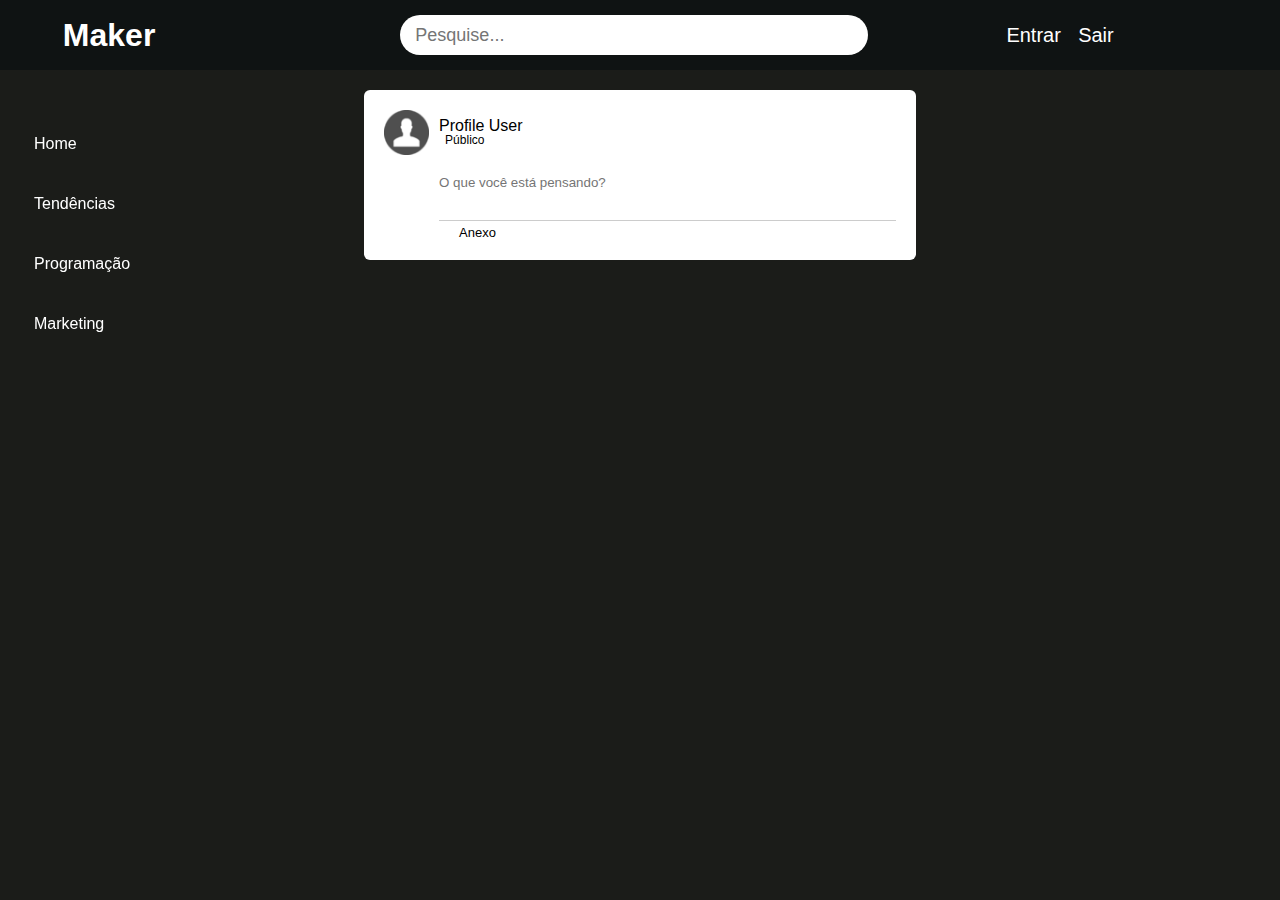
==== index.html @ 8eb8099b "Mudanças e documentação" ====
<!DOCTYPE html>
<html lang="pt-br">
<head>
    <meta charset="UTF-8">
    <meta name="viewport" content="width=device-width, initial-scale=1.0">
    <link rel="stylesheet" href="style.css">
    <link rel="stylesheet" href="mediaquery.css" media="screen">
    <link rel="stylesheet" href="https://cdnjs.cloudflare.com/ajax/libs/font-awesome/6.4.2/css/all.min.css" integrity="sha512-z3gLpd7yknf1YoNbCzqRKc4qyor8gaKU1qmn+CShxbuBusANI9QpRohGBreCFkKxLhei6S9CQXFEbbKuqLg0DA==" crossorigin="anonymous" referrerpolicy="no-referrer" />
    <link rel="stylesheet" href="https://fonts.googleapis.com/css2?family=Material+Symbols+Outlined:opsz,wght,FILL,GRAD@48,400,0,0" />
    <title>Maker</title>
</head>
<body>
    <!-- Parte da cabeça do site-->
    <header>
        <!--Inicio da logo do site-->
        <div class="logo">
            
                <i class="fa-solid fa-laptop-code"></i>
                <h1>Maker</h1>
            
        </div>
        <!--Barra de pesquisa do site-->
        <div class="navbar">
            <div class="busca">
                <input type="text" name="" id="" placeholder="Pesquise...">
                <i id="buscaIcon" class="fa-solid fa-magnifying-glass"></i>
            </div>
            <!-- Ancoras para tela de login e sair do perfil-->
            <ul>
                <li>
                    <i class="fa-solid fa-user"></i>
                    <a href="#">Entrar</a>
                </li>
                <li>
                    <i class="fa-solid fa-arrow-right-from-bracket"></i>
                    <a href="#">Sair</a>
                </li>
            </ul>
        </div>
    </header>
    <!-- Inicio da barra de navegação lateral-->
    <aside class="sidebar">
        <nav>
            <a href="index.html">
                <span>
                    <i class="fa-solid fa-house"></i>
                    <span>Home</span>       
            </a>
            <a href="#">
                <span>
                    <i class="fa-solid fa-chart-simple"></i>
                    <span>Tendências</span>
                </span>
            </a>
            <a href="#">
                <span>
                    <i class="fa-solid fa-terminal"></i>
                    <span>Programação</span>
                </span>
            </a>
            <a href="#">
                <span>
                    <i class="fa-solid fa-bullhorn"></i>
                    <span>Marketing</span>
                </span>
            </a>
        </nav>
    </aside>
    <!--Botão do menu para dispositivos moveis-->
    <button class="button-mobile" onclick="toggleMenu()">
        <i class="material-symbols-outlined">menu</i>
        <span>Menu</span>
    </button>
    <!--Menu de navegação para dispositivos moveis-->
    <nav class="menu-mobile" id="menu-mobile">
        <button class="button-close" onclick="toggleMenu()">
            <span>
                <i class="material-symbols-outlined">close</i>
            </span>
        </button>

            <a href="#"><i class="fa-solid fa-house"></i><span>&nbsp;Home</span></a>

            <a href="#"><i class="fa-solid fa-chart-simple"></i><span>&nbsp;Tendências</span></a>

            <a href="#"><i class="fa-solid fa-terminal"></i><span>&nbsp;Programação</span></a>

            <a href="#"><i class="fa-solid fa-bullhorn"></i><span>&nbsp;Marketing</span></a>   
    </nav>
    </nav>
            <!--Inicio do conteudo principal-->
   <main>
     <div class="post">
        <!--FOTO DO USUARIO-->
        <div class="user-profile">
            <img src="imagens/icone-usuario.png" alt="">
            <div>
                <p>Profile User</p>
                <small>Público <i class="fa-solid fa-caret-down"></i></small>
            </div>
        </div>
        <!--INICIO DA CAIXA DE TEXTO PARA POST-->
     <div class="post-txt">
        <textarea rows="3" placeholder="O que você está pensando?"></textarea>
        <!--links para upload de imagens-->
        <div class="add-links">
            <a href="#">
                <span>
                    <i class="fa-solid fa-paperclip"></i>
                </span>
                Anexo
            </a>
        </div>
     </div> 
     </div>
   </main>

   <script src="script.js"></script>
</body>
</html>
---- style.css ----
@charset "UTF-8";

 /*Configurações gerais de estilização*/

*{
    margin: 0px;
    padding: 0px;
    font-family: 'poppins', sans-serif;
}
/*Corpo do site*/
body{
    font-family: system-ui, -apple-system, BlinkMacSystemFont, 'Segoe UI', Roboto, Oxygen, Ubuntu, Cantarell, 'Open Sans', 'Helvetica Neue', sans-serif;
    background-color: #1B1C19;
}
/*Config geral para cabeça do site*/
header{
    position: relative;
    width: 100%;
    height: 70px;
    background:#0F1313;
    color: white;
    display: flex;
    align-items: center;
    justify-content: space-between;
}
/*Transição do texto logo*/
header h1{
    transition: all 0.3s;
}
/*Logo*/
.logo{
    display: flex;
    align-items: center;
    height: 100%;
    padding: 4%;
    width: 20%;
}

/*Tamanho da logo*/
.logo .fa-laptop-code{
    font-size: 35px;
}
/*distancia entre logo e texto logo*/
.logo h1{
    margin-left: 5% ;
}
/*Geral barra de pesquisa do site */
.navbar{
    position: relative;
    width: 70%;
    padding: 5%;
    height: 100%;
    display: flex;
    align-items: center;
    justify-content: space-between;
}

.busca{
    position: relative;
    width: 70%;
}
/*Configuração input de texto*/
.busca input{
    width: 80%;
    height: 28px;
    border: none;
    border-radius: 20px;
    padding: 1%;
    text-indent: 10px;
    font-size: 18px;
}

#buscaIcon{
    position: relative;
    left: -33px;
    bottom: -5px;
    z-index: 221;
    font-size: 0px;
    cursor: pointer;
    color: rgb(77,77,77);
    
}
/*Configurações ancora de login e saida do site*/
ul {
    width: 27%;
}

ul li{
    display: inline-block;
    margin-left: 4%;
    cursor: pointer;
}

ul li i{
    display: block;
    font-size: 22px

}

ul li a{
    color: white;
    text-decoration: none;
    font-size: 20px;
    padding: 2px;

}

/*Barra de navegação lateral do site*/

.sidebar{
    position: fixed;
    top: 0;
    display: flex;
    flex-direction: column;
    align-items: flex-start;
    width: 240px;
    height: 100vh;
    padding: 120px 10px 30px 10px;
    transition: all 0.34s;
    
}

.sidebar a{
    height: 60px;
    background: transparent;
    border: 0;
    font-family: 'Courier New', Courier, monospace;
    color: white;
    cursor: pointer;
    text-align: left;
    padding: 0;
}

.sidebar a > span{
    display: inline-flex;
    align-items: center;
    gap: 12px;
    height: 48px;
    padding: 0px 16px 0px 12px;
    border-radius: 24px;
    line-height: 1;
    transition: all 0.2s;
    
    
}

.sidebar a:hover > span{
    background-color: rgba(255,255,255, 0.08);
}

.sidebar a i {
    position: relative;
    font-size: 32px;
    transition: 0.2s;
}

.sidebar a span{
    font-size: 16px;
}

.sidebar > nav{
    flex: 1 1 auto;
    display: flex;
    flex-direction: column;
    width: 100%;
}

/*Botão para o menu dos dispositivos moveis*/
.button-mobile{
    display: none;
    align-self: flex-start;
    align-items: center;
    margin: 16px;
    background: transparent;
    color: white;
    border: 0;
    cursor: pointer;
}

.button-mobile span{
    font-size: 22px;
    margin-left: 8px;
    cursor: pointer;
}

.button-close span i{
    font-size: 42px;
    

}

.menu-mobile{
    display: none;
}

#menu-mobile a {
    text-decoration: none ;
    color: white;
    font-size: 1.9em;
    margin-top: 2vh;
}

.menu-mobile-active{
    width: 100%;
    height: 100vh;
    background-color: #000;
    z-index: 99;
    position: fixed;
    display: flex;
    flex-direction: column;
    align-items: center;
    padding-top: 25vh;
    overflow: hidden;
}

.menu-mobile-active button{
    background: transparent;
    border: 0;
    color: white;
    margin-bottom: 16px;
}

.menu-mobile-active button > span{
    display: inline-flex;
    align-items: center;
}

.mobile-text{
    font-size: 22px;
    margin-left: 8px;
}

/*Configurações da tela principal(texto, perfile posts)*/
main{
    margin: auto;
    text-align: center;
    overflow: hidden;
    margin-top: 20px;
}

.post {
    width: 40%;
    background-color: #fff;
    border-radius: 6px;
    padding: 20px;
    color: black;
    margin: 0 auto; /* Isso centraliza o elemento horizontalmente */
}
.user-profile img{
    width: 45px;
    margin-right: 10px;
}

.user-profile {
    display: flex;
    align-items: center;
}

.user-profile p {
    margin-bottom: -5px;
    
}

.user-profile small{
    font-size: 12px;
    margin-left: -32px;
}

.post-txt{
    padding-left: 55px;
    padding-top: 20px;
}

.post-txt textarea{
    width: 100%;
    border: 0;
    outline: 0;
    border-bottom: 1px solid #ccc;
    background: transparent;
    resize: none;
}

.add-links a{
    text-decoration: none;
    display: flex;
    align-items: center;
    color: black;
    font-size: 13px;
}

.add-links a span{
    width: 20px;

}
---- mediaquery.css ----
@charset "UTF-8";


/* Media queries para adaptação portátil*/
/* Para dispositivos moveis */

@media (max-width: 767px){

    header div > a  h1{
        opacity: 0;
        visibility: hidden;
    }
    .sidebar{
        display: none;
    }
    .button-mobile{
        display: flex;
        align-items: center;
        justify-content: center;
    }

    ul li a{
        display: none;      
    }

    .main{
        margin-left: 6px;
    }
}


/*Para dispositivos tablet */
@media (min-width: 768px) and (max-width: 1023px){
   
    .sidebar{
        width: 72px;
    }
    .sidebar a > span{
        width: 50px;
    }

    .sidebar a > span > span{
        opacity: 0;
        visibility: hidden;
    }

    .main{
        transition: margin 0.4s;
        margin-left: 78px;
    }
}
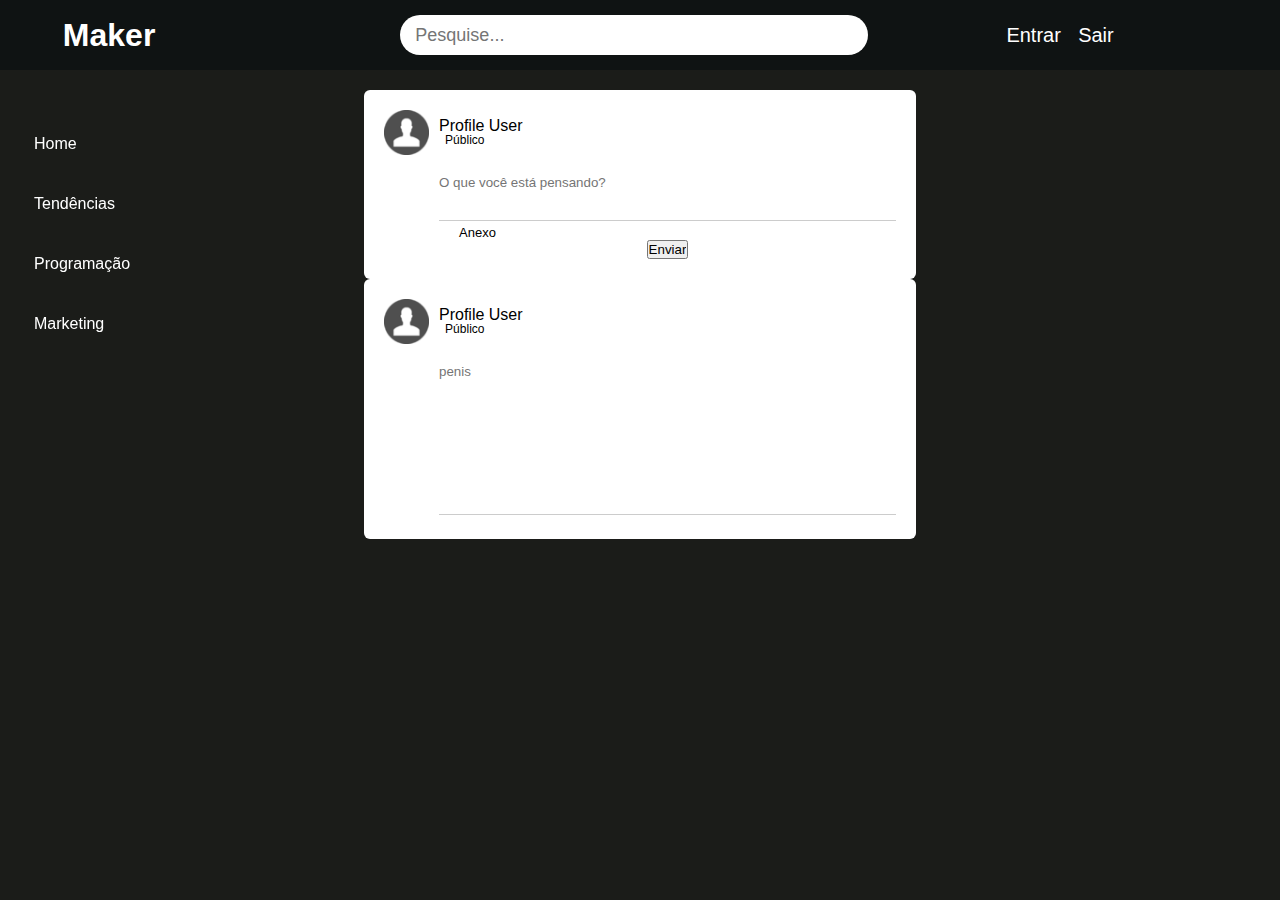
==== commit 24561394: "teste." ====
--- a/index.html
+++ b/index.html
@@ -110,7 +110,24 @@
                 </span>
                 Anexo
             </a>
+            <input type="button" value="Enviar">
         </div>
+     </div> 
+     </div>
+     <div class="post">
+        <!--FOTO DO USUARIO-->
+        <div class="user-profile">
+            <img src="imagens/icone-usuario.png" alt="">
+            <div>
+                <p>Profile User</p>
+                <small>Público <i class="fa-solid fa-caret-down"></i></small>
+            </div>
+        </div>
+        <!--INICIO DA CAIXA DE TEXTO PARA POST-->
+        <div class="post-txt">
+        <textarea name="txt" id="" cols="30" rows="10" placeholder="penis"></textarea>
+        
+        <!--links para upload de imagens-->
      </div> 
      </div>
    </main>
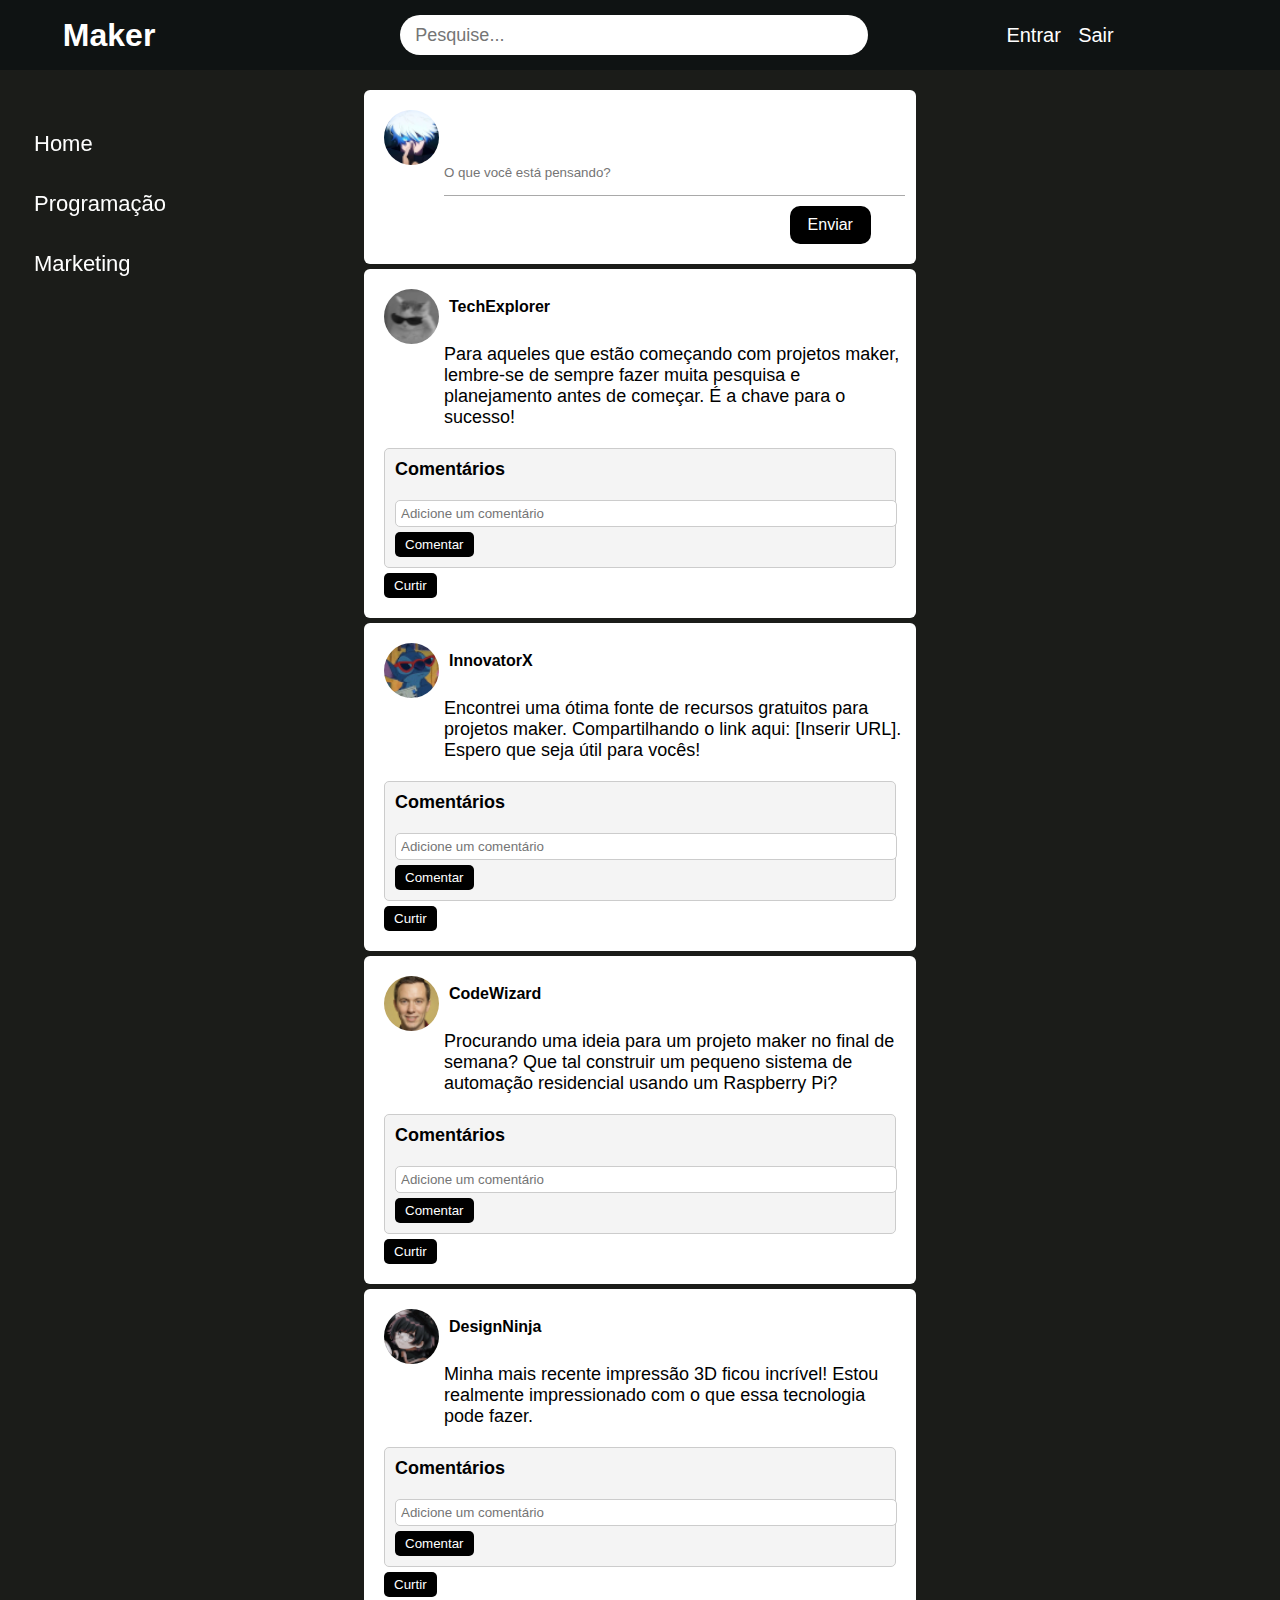
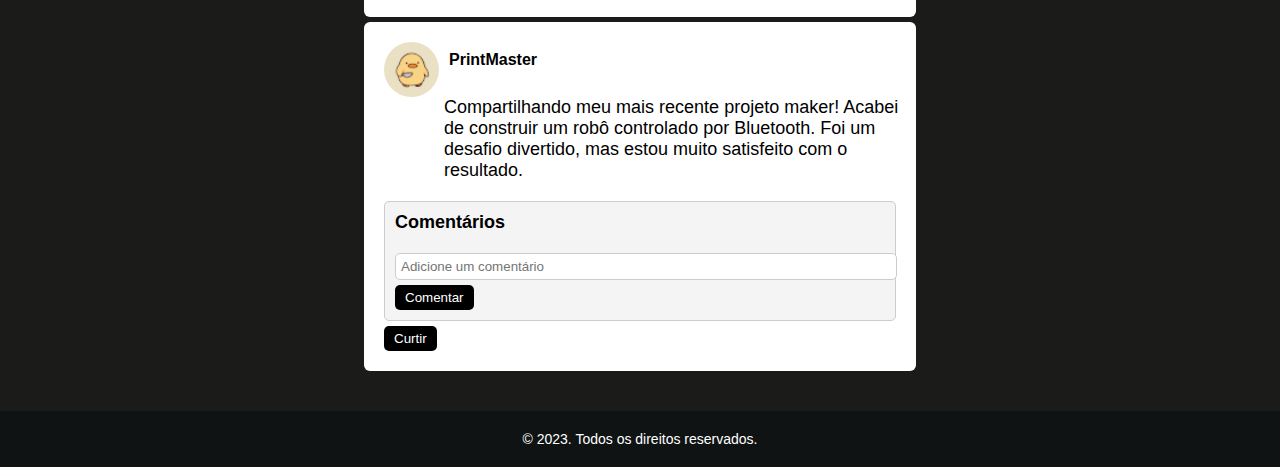
==== commit 20908c2e: "Atualizando projeto maker" ====
--- a/index.html
+++ b/index.html
@@ -3,33 +3,30 @@
 <head>
     <meta charset="UTF-8">
     <meta name="viewport" content="width=device-width, initial-scale=1.0">
-    <link rel="stylesheet" href="style.css">
-    <link rel="stylesheet" href="mediaquery.css" media="screen">
+    <link rel="stylesheet" href="css/style.css">
+    <link rel="stylesheet" href="css/mediaquery.css" media="screen">
     <link rel="stylesheet" href="https://cdnjs.cloudflare.com/ajax/libs/font-awesome/6.4.2/css/all.min.css" integrity="sha512-z3gLpd7yknf1YoNbCzqRKc4qyor8gaKU1qmn+CShxbuBusANI9QpRohGBreCFkKxLhei6S9CQXFEbbKuqLg0DA==" crossorigin="anonymous" referrerpolicy="no-referrer" />
     <link rel="stylesheet" href="https://fonts.googleapis.com/css2?family=Material+Symbols+Outlined:opsz,wght,FILL,GRAD@48,400,0,0" />
     <title>Maker</title>
 </head>
 <body>
-    <!-- Parte da cabeça do site-->
+    <!-- Cabeçalho do site -->
     <header>
-        <!--Inicio da logo do site-->
+        <!-- Logo do site -->
         <div class="logo">
-            
-                <i class="fa-solid fa-laptop-code"></i>
-                <h1>Maker</h1>
-            
-        </div>
-        <!--Barra de pesquisa do site-->
+            <i class="fa-solid fa-laptop-code"></i>
+            <h1>Maker</h1>
+        </div>
+        <!-- Barra de pesquisa e âncoras de login/sair -->
         <div class="navbar">
             <div class="busca">
-                <input type="text" name="" id="" placeholder="Pesquise...">
-                <i id="buscaIcon" class="fa-solid fa-magnifying-glass"></i>
-            </div>
-            <!-- Ancoras para tela de login e sair do perfil-->
+                <input type="text" name="" id="search-input" placeholder="Pesquise..." oninput="searchPosts()" onkeydown="handleSearchInput(event)" >
+                <i id="buscaIcon" class="fas fa-search" onclick="searchPosts()"></i>
+            </div>
             <ul>
                 <li>
                     <i class="fa-solid fa-user"></i>
-                    <a href="#">Entrar</a>
+                    <a href="login.html">Entrar</a>
                 </li>
                 <li>
                     <i class="fa-solid fa-arrow-right-from-bracket"></i>
@@ -38,27 +35,22 @@
             </ul>
         </div>
     </header>
-    <!-- Inicio da barra de navegação lateral-->
+    <!-- Barra de navegação lateral -->
     <aside class="sidebar">
         <nav>
             <a href="index.html">
                 <span>
                     <i class="fa-solid fa-house"></i>
-                    <span>Home</span>       
-            </a>
-            <a href="#">
-                <span>
-                    <i class="fa-solid fa-chart-simple"></i>
-                    <span>Tendências</span>
+                    <span>Home</span>
                 </span>
             </a>
-            <a href="#">
+            <a href="programacao.html">
                 <span>
                     <i class="fa-solid fa-terminal"></i>
                     <span>Programação</span>
                 </span>
             </a>
-            <a href="#">
+            <a href="marketing.html">
                 <span>
                     <i class="fa-solid fa-bullhorn"></i>
                     <span>Marketing</span>
@@ -66,72 +58,165 @@
             </a>
         </nav>
     </aside>
-    <!--Botão do menu para dispositivos moveis-->
+    <!-- Botão do menu para dispositivos móveis -->
     <button class="button-mobile" onclick="toggleMenu()">
         <i class="material-symbols-outlined">menu</i>
         <span>Menu</span>
     </button>
-    <!--Menu de navegação para dispositivos moveis-->
+    <!-- Menu de navegação para dispositivos móveis -->
     <nav class="menu-mobile" id="menu-mobile">
         <button class="button-close" onclick="toggleMenu()">
             <span>
                 <i class="material-symbols-outlined">close</i>
             </span>
         </button>
-
-            <a href="#"><i class="fa-solid fa-house"></i><span>&nbsp;Home</span></a>
-
-            <a href="#"><i class="fa-solid fa-chart-simple"></i><span>&nbsp;Tendências</span></a>
-
-            <a href="#"><i class="fa-solid fa-terminal"></i><span>&nbsp;Programação</span></a>
-
-            <a href="#"><i class="fa-solid fa-bullhorn"></i><span>&nbsp;Marketing</span></a>   
+        <a href="#"><i class="fa-solid fa-house"></i><span>&nbsp;Home</span></a>
+        <a href="programacao.html"><i class="fa-solid fa-terminal"></i><span>&nbsp;Programação</span></a>
+        <a href="marketing.html"><i class="fa-solid fa-bullhorn"></i><span>&nbsp;Marketing</span></a>
     </nav>
-    </nav>
-            <!--Inicio do conteudo principal-->
-   <main>
-     <div class="post">
-        <!--FOTO DO USUARIO-->
-        <div class="user-profile">
-            <img src="imagens/icone-usuario.png" alt="">
-            <div>
-                <p>Profile User</p>
-                <small>Público <i class="fa-solid fa-caret-down"></i></small>
-            </div>
-        </div>
-        <!--INICIO DA CAIXA DE TEXTO PARA POST-->
-     <div class="post-txt">
-        <textarea rows="3" placeholder="O que você está pensando?"></textarea>
-        <!--links para upload de imagens-->
-        <div class="add-links">
-            <a href="#">
-                <span>
-                    <i class="fa-solid fa-paperclip"></i>
-                </span>
-                Anexo
-            </a>
-            <input type="button" value="Enviar">
-        </div>
-     </div> 
-     </div>
-     <div class="post">
-        <!--FOTO DO USUARIO-->
-        <div class="user-profile">
-            <img src="imagens/icone-usuario.png" alt="">
-            <div>
-                <p>Profile User</p>
-                <small>Público <i class="fa-solid fa-caret-down"></i></small>
-            </div>
-        </div>
-        <!--INICIO DA CAIXA DE TEXTO PARA POST-->
-        <div class="post-txt">
-        <textarea name="txt" id="" cols="30" rows="10" placeholder="penis"></textarea>
-        
-        <!--links para upload de imagens-->
-     </div> 
-     </div>
-   </main>
-
-   <script src="script.js"></script>
+    <!-- Conteúdo principal -->
+    <main>
+        <div class="post">
+            <!-- Foto do usuário -->
+            <div class="user-profile">
+
+                <img id="imagem-perfil" src="imagens/Gojo-Satoru.jpg" alt="">
+                
+            </div>
+            <!-- Caixa de texto para post -->
+            <div class="post-txt">
+
+                <textarea id="post-textarea" rows="2" placeholder="O que você está pensando?"></textarea>
+
+                <div class="add-links">
+                    <input type="button" value="Enviar"onclick="addPost()">
+                </div>
+
+            </div>
+        </div>
+
+        <div id="post-container"></div>
+      
+        <!-- Posts aleatorios de Exemplo-->
+        <div class="post example-post">
+            <div class="user-profile">
+               
+                <img id="imagem-perfil" src="imagens/gato.jpg" alt="Nome do Usuário 1"> <p>TechExplorer</p>
+            </div>
+            <div class="post-txt">
+                <p>Para aqueles que estão começando com projetos maker, lembre-se de sempre fazer muita pesquisa e planejamento antes de começar. É a chave para o sucesso! </p>
+            </div>
+            
+            <!-- Seção de Comentários -->
+            <div class="comments">
+                <h2>Comentários</h2>
+                <div class="comment-list" id="comment-list"></div>
+                <div class="comment-input">
+                    <input type="text" placeholder="Adicione um comentário">
+                    <button onclick="addComment(this)">Comentar</button>
+                </div>
+            </div>
+            
+            <!-- Botão de Curtir (sem contagem) -->
+            <button class="like-button" onclick="likePost(this)">Curtir</button>
+        </div>
+        <div class="post example-post">
+            <div class="user-profile">
+                <img id="imagem-perfil" src="imagens/lilo.jpg" alt="Nome do Usuário 1">
+                <p>InnovatorX</p>
+            </div>
+            <div class="post-txt">
+                <p>Encontrei uma ótima fonte de recursos gratuitos para projetos maker. Compartilhando o link aqui: [Inserir URL]. Espero que seja útil para vocês! </p>
+            </div>
+            
+            <!-- Seção de Comentários -->
+            <div class="comments">
+                <h2>Comentários</h2>
+                <div class="comment-list" id="comment-list"></div>
+                <div class="comment-input">
+                    <input type="text" placeholder="Adicione um comentário">
+                    <button onclick="addComment(this)">Comentar</button>
+                </div>
+            </div>
+            
+            <!-- Botão de Curtir (sem contagem) -->
+            <button class="like-button" onclick="likePost(this)">Curtir</button>
+        </div>
+        <div class="post example-post">
+            <div class="user-profile">
+                <img id="imagem-perfil" src="imagens/fotografia-para-perfil2.jpg" alt="Nome do Usuário 1" >
+                <p>CodeWizard</p>
+            </div>
+            <div class="post-txt">
+                <p>Procurando uma ideia para um projeto maker no final de semana? Que tal construir um pequeno sistema de automação residencial usando um Raspberry Pi? </p>
+            </div>
+            
+            <!-- Seção de Comentários -->
+            <div class="comments">
+                <h2>Comentários</h2>
+                <div class="comment-list" id="comment-list"></div>
+                <div class="comment-input">
+                    <input type="text" placeholder="Adicione um comentário">
+                    <button onclick="addComment(this)">Comentar</button>
+                </div>
+            </div>
+            
+            <!-- Botão de Curtir (sem contagem) -->
+            <button class="like-button" onclick="likePost(this)">Curtir</button>
+        </div>
+        <div class="post example-post">
+            <div class="user-profile">
+                <img id="imagem-perfil" src="imagens/anime1.jpeg" alt="Nome do Usuário 1">
+                <p>DesignNinja</p>
+            </div>
+            <div class="post-txt">
+                <p>Minha mais recente impressão 3D ficou incrível! Estou realmente impressionado com o que essa tecnologia pode fazer. </p>
+            </div>
+            
+            <!-- Seção de Comentários -->
+            <div class="comments">
+                <h2>Comentários</h2>
+                <div class="comment-list" id="comment-list"></div>
+                <div class="comment-input">
+                    <input type="text" placeholder="Adicione um comentário">
+                    <button onclick="addComment(this)">Comentar</button>
+                </div>
+            </div>
+            
+            <!-- Botão de Curtir (sem contagem) -->
+            <button class="like-button" onclick="likePost(this)">Curtir</button>
+        </div>
+        <div class="post example-post">
+            <div class="user-profile">
+                <img id="imagem-perfil" src="imagens/pato.jpg" alt="Nome do Usuário 1">
+                <p>PrintMaster</p>
+            </div>
+            <div class="post-txt">
+                <p>Compartilhando meu mais recente projeto maker! Acabei de construir um robô controlado por Bluetooth. Foi um desafio divertido, mas estou muito satisfeito com o resultado. </p>
+            </div>
+            
+            <!-- Seção de Comentários -->
+            <div class="comments">
+                <h2>Comentários</h2>
+                <div class="comment-list" id="comment-list"></div>
+                <div class="comment-input">
+                    <input type="text" placeholder="Adicione um comentário">
+                    <button onclick="addComment(this)">Comentar</button>
+                </div>
+            </div>
+            
+            <!-- Botão de Curtir (sem contagem) -->
+            <button class="like-button" onclick="likePost(this)">Curtir</button>
+        </div>
+    </main>
+    <footer>
+        <div class="footer-content">
+            <p>&copy; 2023. Todos os direitos reservados.</p>
+        </div>
+    </footer>
+    
+    
+    <script src="js/script.js"></script>
+    <script src="js/localStorage.js"></script>
 </body>
-</html>+</html>
--- a/css/style.css
+++ b/css/style.css
@@ -0,0 +1,465 @@
+@charset "UTF-8";
+
+ /*Configurações gerais de estilização*/
+
+*{
+    margin: 0px;
+    padding: 0px;
+    font-family: 'poppins', sans-serif;
+  
+}
+/*Corpo do site*/
+body{
+    font-family: system-ui, -apple-system, BlinkMacSystemFont, 'Segoe UI', Roboto, Oxygen, Ubuntu, Cantarell, 'Open Sans', 'Helvetica Neue', sans-serif;
+    background-color: #1B1C19;
+}
+/*Config geral para cabeça do site*/
+header{
+    position: relative;
+    width: 100%;
+    height: 70px;
+    background:#0F1313;
+    color: white;
+    display: flex;
+    align-items: center;
+    justify-content: space-between;
+}
+/*Transição do texto logo*/
+header h1{
+    transition: all 0.3s;
+}
+/*Logo*/
+.logo{
+    display: flex;
+    align-items: center;
+    height: 100%;
+    padding: 4%;
+    width: 20%;
+}
+
+/*Tamanho da logo*/
+.logo .fa-laptop-code{
+    font-size: 35px;
+}
+/*distancia entre logo e texto logo*/
+.logo h1{
+    margin-left: 5% ;
+}
+/*Geral barra de pesquisa do site */
+.navbar{
+    position: relative;
+    width: 70%;
+    padding: 5%;
+    height: 100%;
+    display: flex;
+    align-items: center;
+    justify-content: space-between;
+}
+
+.busca{
+    position: relative;
+    width: 70%;
+}
+/*Configuração input de texto*/
+.busca input{
+    width: 80%;
+    height: 28px;
+    border: none;
+    border-radius: 20px;
+    padding: 1%;
+    text-indent: 10px;
+    font-size: 18px;
+}
+
+#buscaIcon{
+    position: relative;
+    left: -40px;
+    bottom: -5px;
+    top: 4px;
+    z-index: 221;
+    font-size:25px;
+    cursor: pointer;
+    color: rgb(77,77,77);
+    
+}
+/*Configurações ancora de login e saida do site*/
+ul {
+    width: 27%;
+}
+
+ul li{
+    display: inline-block;
+    margin-left: 4%;
+    cursor: pointer;
+}
+
+ul li i{
+    display: block;
+    font-size: 22px
+
+}
+
+ul li a{
+    color: white;
+    text-decoration: none;
+    font-size: 20px;
+    padding: 2px;
+
+}
+
+/*Barra de navegação lateral do site*/
+
+.sidebar{
+    position: fixed;
+    top: 0;
+    display: flex;
+    flex-direction: column;
+    align-items: flex-start;
+    width: 240px;
+    height: 100vh;
+    padding: 120px 10px 30px 10px;
+    transition: all 0.34s;
+    
+}
+
+.sidebar a{
+    height: 60px;
+    background: transparent;
+    border: 0;
+    font-family: 'Courier New', Courier, monospace;
+    color: white;
+    cursor: pointer;
+    text-align: left;
+    padding: 0;
+    
+}
+
+.sidebar a > span{
+    display: inline-flex;
+    align-items: center;
+    gap: 12px;
+    height: 48px;
+    padding: 0px 16px 0px 12px;
+    border-radius: 24px;
+    line-height: 1;
+    transition: all 0.2s;
+    
+    
+}
+
+.sidebar a:hover > span{
+    background-color: rgba(255,255,255, 0.08);
+}
+
+.sidebar a i {
+    position: relative;
+    font-size: 32px;
+    transition: 0.2s;
+}
+
+.sidebar a span{
+    font-size: 22px;
+}
+
+.sidebar > nav{
+    flex: 1 1 auto;
+    display: flex;
+    flex-direction: column;
+    width: 100%;
+}
+
+/*Botão para o menu dos dispositivos moveis*/
+.button-mobile{
+    display: none;
+    align-self: flex-start;
+    align-items: center;
+    margin: 16px;
+    background: transparent;
+    color: white;
+    border: 0;
+    cursor: pointer;
+}
+
+.button-mobile span{
+    font-size: 22px;
+    margin-left: 8px;
+    cursor: pointer;
+}
+
+.button-close span i{
+    font-size: 42px;
+    
+
+}
+
+.menu-mobile{
+    display: none;
+}
+
+#menu-mobile a {
+    text-decoration: none ;
+    color: white;
+    font-size: 1.9em;
+    margin-top: 2vh;
+}
+
+.menu-mobile-active{
+    width: 100%;
+    height: 100vh;
+    background-color: #000;
+    z-index: 99;
+    position: fixed;
+    display: flex;
+    flex-direction: column;
+    align-items: center;
+    padding-top: 25vh;
+    overflow: hidden;
+}
+
+.menu-mobile-active button{
+    background: transparent;
+    border: 0;
+    color: white;
+    margin-bottom: 16px;
+}
+
+.menu-mobile-active button > span{
+    display: inline-flex;
+    align-items: center;
+}
+
+.mobile-text{
+    font-size: 22px;
+    margin-left: 8px;
+}
+
+/*Configurações da tela principal(texto, perfile posts)*/
+main{
+    margin: auto;
+    overflow: hidden;
+    margin-top: 20px;
+    margin-bottom: 40px;
+    
+}
+
+main h1{
+    color: white;
+    padding-bottom: 20px;
+}
+
+.post {
+    width: 40%;
+    background-color: #fff;
+    border-radius: 6px;
+    padding: 20px;
+    color: black;
+    margin: 0 auto; /* Isso centraliza o elemento horizontalmente */
+    
+}
+.user-profile img{
+    width: 55px;
+    margin-right: 10px;
+    
+}
+
+.user-profile {
+    display: flex;
+    align-items: center;
+}
+
+.user-profile p {
+    margin-bottom: 10px;
+    font-size: 16px; /* Tamanho da fonte do nome de usuário */
+}
+
+#imagem-perfil{
+    border-radius: 50%;
+    
+
+}
+
+
+
+.post-txt{
+    width: 100%;
+    padding-left: 60px;
+}
+
+.post-txt textarea{
+    width: 100%;
+    border: 0;
+    outline: 0;
+    border-bottom: 1px solid rgba(0, 0, 0, 0.336);
+    background: transparent;
+    resize: none;
+}
+
+.example-post {
+    margin-top: 5px; /* Adicione a margem inferior desejada */
+
+}
+
+.example-post .user-profile p{
+    margin-bottom: 20px;
+    font-weight: bolder;
+}
+
+.post-txt{
+    word-wrap: break-word;
+    padding-left: 60px;
+    width: 90%;
+}
+
+.post-txt{
+    font-size: 18px;
+}
+
+/* Estilo para o novo post */
+
+.new-post {
+    width: 40%;
+    background-color: #fff;
+    border-radius: 6px;
+    padding: 20px;
+    color: black;
+    margin: 5px auto; /* Isso centraliza o elemento horizontalmente e adiciona espaço vertical entre os posts */
+    opacity: 0; /* Inicialmente, o novo post está invisível */  
+    transition: opacity  0.5s ease; /* Adicione uma transição à propriedade opacity */
+}
+
+/* Estilo da foto do usuário no novo post */
+.new-post .user-profile img {
+    width: 55px;
+    margin-right: 10px;
+}
+
+/* Estilo do nome de usuário no novo post */
+.new-post .user-profile p {
+     margin-bottom: 20px;
+     font-weight: bolder;
+   
+}
+
+/* Adicione uma classe para a animação no novo post */
+.new-post.show {
+    opacity: 1;
+}
+
+.txt-post{
+    padding-top: 10px;
+    margin-left: 55px;
+    font-size: 1.3em;
+
+}
+
+
+.add-links input[type="button"]{
+    background-color: #000;
+    color: white;
+    border: none;
+    font-size: 16px;
+    padding: 10px 18px;
+    border-radius: 10px;
+    cursor: pointer;   
+    margin-left: 75%;
+    margin-top: 5px;
+}
+
+.add-links input[type="button"]:hover{
+    background-color: #1b1c19d5;
+}
+
+/* Estilo para a seção de comentários */
+.comments {
+    margin-top: 20px;
+    padding: 10px;
+    background-color: #f4f4f4;
+    border: 1px solid #ccc;
+    border-radius: 5px;
+}
+
+/* Título "Comentários" */
+.comments h2 {
+    font-size: 18px;
+    margin-bottom: 10px;
+}
+
+/* Lista de comentários */
+.comment-list {
+    max-height: 150px; /* Define uma altura máxima para a lista de comentários, com uma barra de rolagem quando necessário */
+    overflow-y: auto; /* Adiciona uma barra de rolagem vertical se a lista de comentários exceder a altura máxima */
+}
+
+/* Estilo dos comentários individuais */
+.comment {
+    padding: 5px;
+    background-color: #fff;
+    border: 1px solid #ccc;
+    border-radius: 5px;
+    margin-bottom: 5px;
+}
+
+/* Campo de entrada de comentário e botão "Comentar" */
+.comment-input {
+    margin-top: 10px;
+}
+
+.comment-input input[type="text"] {
+    width: 100%;
+    padding: 5px;
+    border: 1px solid #ccc;
+    border-radius: 5px;
+}
+
+.comment-input button {
+    margin-top: 5px;
+    padding: 5px 10px;
+    background-color: #000;
+    color: #fff;
+    border: none;
+    border-radius: 5px;
+    cursor: pointer;
+}
+
+.comment-input button:hover {
+    background-color: #1b1c19d5;
+}
+
+/* Estilo do botão de curtir */
+.like-button {
+    margin-top: 5px;
+    padding: 5px 10px;
+    background-color: #000;
+    color: #fff;
+    border: none;
+    border-radius: 5px;
+    cursor: pointer;
+}
+
+/* Estilo para o botão de curtir quando já foi curtido */
+.like-button.liked {
+    background-color: green;
+    color: #fff;
+}
+
+/* Estilo para o rodapé */
+footer {
+    background-color: #0F1313;
+    color: white;
+    padding: 20px;
+    text-align: center;
+}
+
+.footer-content {
+    max-width: 1200px;
+    margin: 0 auto;
+}
+
+footer p {
+    font-size: 14px;
+}
+
+.highlight {
+    background-color: yellow;
+    font-weight: bold;
+}
--- a/css/mediaquery.css
+++ b/css/mediaquery.css
@@ -0,0 +1,74 @@
+@charset "UTF-8";
+
+
+/* Media queries para adaptação portátil*/
+/* Para dispositivos moveis */
+
+@media  (max-width: 767px){
+
+    header div >  h1{
+        opacity: 0;
+        visibility: hidden;
+    }
+    .sidebar{
+        display: none;
+    }
+    .button-mobile{
+        display: flex;
+        align-items: center;
+        justify-content: center;
+    }
+
+    ul li a{
+        display: none;      
+    }
+
+    .main{
+        margin-left: 6px;
+    }
+
+    .add-links input[type="button"]{
+        transition: all 0.3s;
+
+        margin-left: 40%;
+
+    }
+    .post-txt p{
+        font-size:14px;
+        transition: all 0.2s;
+    }
+}
+
+
+/*Para dispositivos tablet */
+@media (min-width: 767px) and (max-width: 1023px){
+   
+    .sidebar{
+        width: 72px;
+    }
+    .sidebar a > span{
+        width: 50px;
+    }
+
+    .sidebar a > span > span{
+        opacity: 0;
+        visibility: hidden;
+    }
+
+    .main{
+        transition: margin 0.4s;
+        margin-left: 78px;
+    }
+    .add-links input[type="button"]{
+        transition: all 0.3s;
+        margin-left: 60%;
+    }
+}
+
+@media (min-width: 1022px) and (max-width: 1200px){
+
+    .add-links input[type="button"]{
+        transition: all 0.3s;
+        margin-left: 75%;
+    }
+}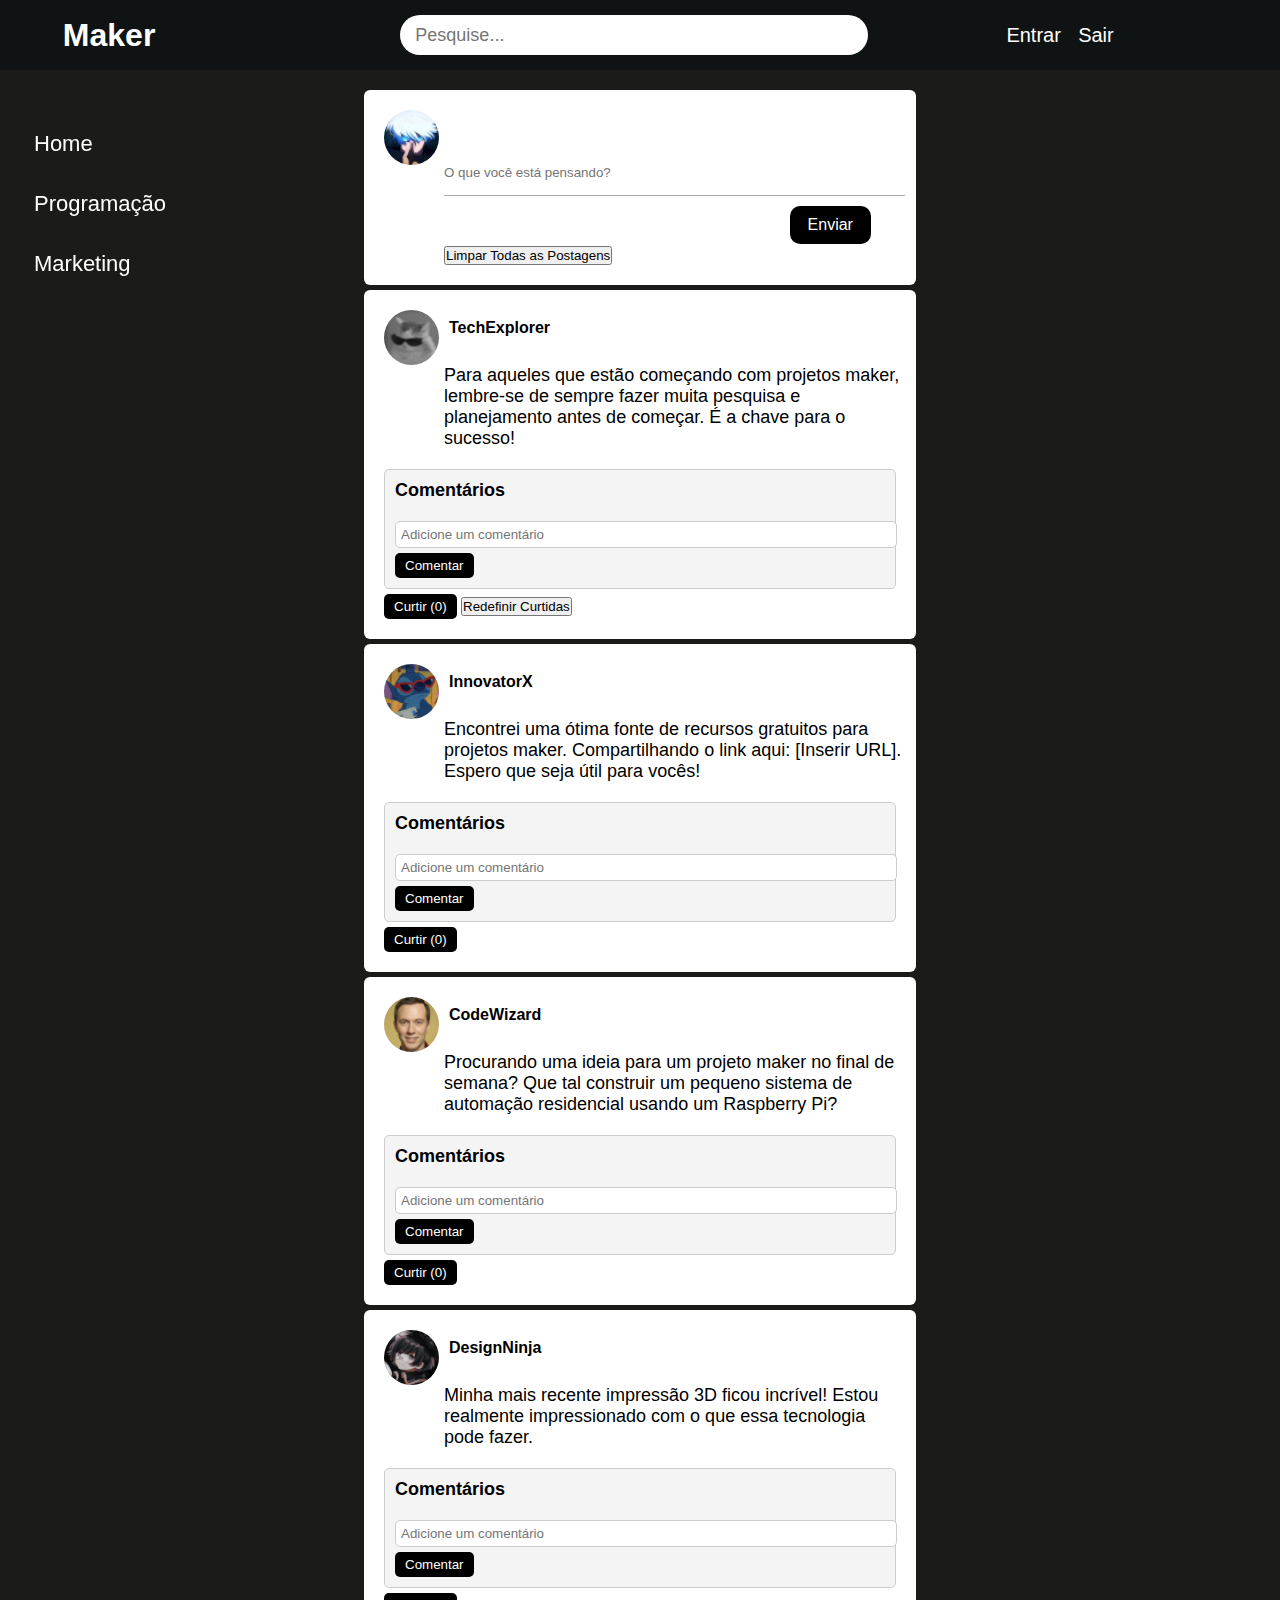
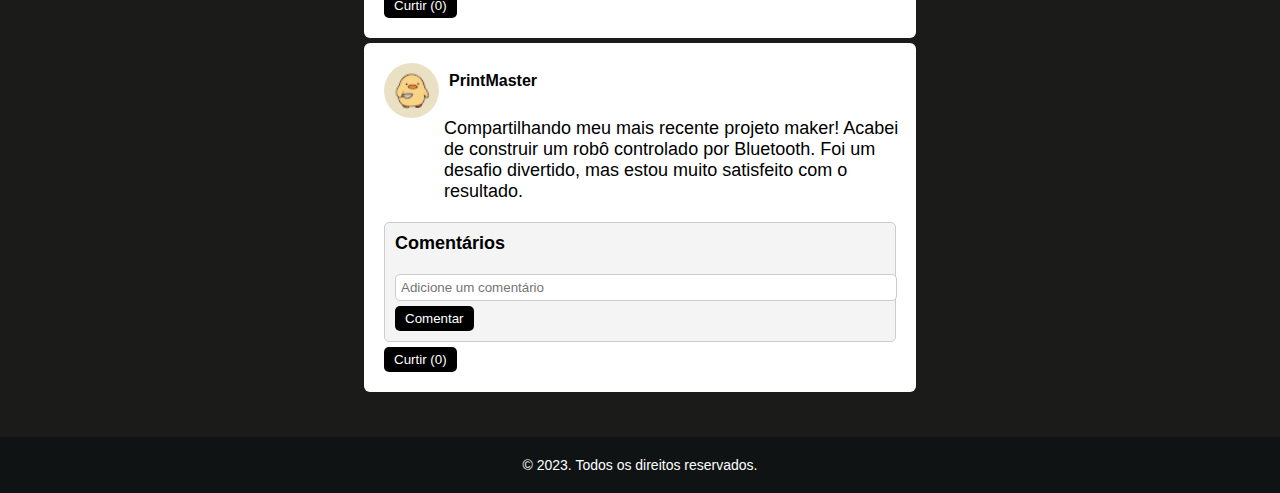
==== commit 9e66019c: "mudanças" ====
--- a/index.html
+++ b/index.html
@@ -20,7 +20,7 @@
         <!-- Barra de pesquisa e âncoras de login/sair -->
         <div class="navbar">
             <div class="busca">
-                <input type="text" name="" id="search-input" placeholder="Pesquise..." oninput="searchPosts()" onkeydown="handleSearchInput(event)" >
+                <input type="text" name="" id="search-input" placeholder="Pesquise..." >
                 <i id="buscaIcon" class="fas fa-search" onclick="searchPosts()"></i>
             </div>
             <ul>
@@ -90,6 +90,8 @@
 
                 <div class="add-links">
                     <input type="button" value="Enviar"onclick="addPost()">
+                    <button id="clear-posts-button">Limpar Todas as Postagens</button>
+
                 </div>
 
             </div>
@@ -98,7 +100,7 @@
         <div id="post-container"></div>
       
         <!-- Posts aleatorios de Exemplo-->
-        <div class="post example-post">
+        <div class="post example-post" data-post-id="1">
             <div class="user-profile">
                
                 <img id="imagem-perfil" src="imagens/gato.jpg" alt="Nome do Usuário 1"> <p>TechExplorer</p>
@@ -110,17 +112,20 @@
             <!-- Seção de Comentários -->
             <div class="comments">
                 <h2>Comentários</h2>
-                <div class="comment-list" id="comment-list"></div>
-                <div class="comment-input">
-                    <input type="text" placeholder="Adicione um comentário">
-                    <button onclick="addComment(this)">Comentar</button>
-                </div>
-            </div>
-            
-            <!-- Botão de Curtir (sem contagem) -->
-            <button class="like-button" onclick="likePost(this)">Curtir</button>
-        </div>
-        <div class="post example-post">
+                <div class="comment-list" ></div>
+                <div class="comment-input">
+                    <input type="text" placeholder="Adicione um comentário">
+                    <button onclick="addCommentExample(this)">Comentar</button>
+                </div>
+            </div>
+            
+            <!-- Botão de Curtir (sem contagem) -->
+            <button class="like-button" data-likes="0" data-liked="false" data-post-id="1" onclick="likePostExample(this, 1)">Curtir (0)</button>
+            <button id="reset-likes-button" onclick="resetLikes()">Redefinir Curtidas</button>
+
+
+        </div>
+        <div class="post example-post" data-post-id="2">
             <div class="user-profile">
                 <img id="imagem-perfil" src="imagens/lilo.jpg" alt="Nome do Usuário 1">
                 <p>InnovatorX</p>
@@ -132,17 +137,18 @@
             <!-- Seção de Comentários -->
             <div class="comments">
                 <h2>Comentários</h2>
-                <div class="comment-list" id="comment-list"></div>
-                <div class="comment-input">
-                    <input type="text" placeholder="Adicione um comentário">
-                    <button onclick="addComment(this)">Comentar</button>
-                </div>
-            </div>
-            
-            <!-- Botão de Curtir (sem contagem) -->
-            <button class="like-button" onclick="likePost(this)">Curtir</button>
-        </div>
-        <div class="post example-post">
+                <div class="comment-list" ></div>
+                <div class="comment-input">
+                    <input type="text" placeholder="Adicione um comentário">
+                    <button onclick="addCommentExample(this)">Comentar</button>
+                </div>
+            </div>
+            
+            <!-- Botão de Curtir (sem contagem) -->
+            <button class="like-button" data-likes="0" data-liked="false" data-post-id="1" onclick="likePostExample(this, 2)">Curtir (0 curtidas)</button>
+            
+        </div>
+        <div class="post example-post" data-post-id="3">
             <div class="user-profile">
                 <img id="imagem-perfil" src="imagens/fotografia-para-perfil2.jpg" alt="Nome do Usuário 1" >
                 <p>CodeWizard</p>
@@ -154,17 +160,18 @@
             <!-- Seção de Comentários -->
             <div class="comments">
                 <h2>Comentários</h2>
-                <div class="comment-list" id="comment-list"></div>
-                <div class="comment-input">
-                    <input type="text" placeholder="Adicione um comentário">
-                    <button onclick="addComment(this)">Comentar</button>
-                </div>
-            </div>
-            
-            <!-- Botão de Curtir (sem contagem) -->
-            <button class="like-button" onclick="likePost(this)">Curtir</button>
-        </div>
-        <div class="post example-post">
+                <div class="comment-list" ></div>
+                <div class="comment-input">
+                    <input type="text" placeholder="Adicione um comentário">
+                    <button onclick="addCommentExample(this)">Comentar</button>
+                </div>
+            </div>
+            
+            <!-- Botão de Curtir (sem contagem) -->
+            <button class="like-button" data-likes="0" data-liked="false" data-post-id="1" onclick="likePostExample(this, 3)">Curtir (0 curtidas)</button>
+            
+        </div>
+        <div class="post example-post" data-post-id="4">
             <div class="user-profile">
                 <img id="imagem-perfil" src="imagens/anime1.jpeg" alt="Nome do Usuário 1">
                 <p>DesignNinja</p>
@@ -176,17 +183,18 @@
             <!-- Seção de Comentários -->
             <div class="comments">
                 <h2>Comentários</h2>
-                <div class="comment-list" id="comment-list"></div>
-                <div class="comment-input">
-                    <input type="text" placeholder="Adicione um comentário">
-                    <button onclick="addComment(this)">Comentar</button>
-                </div>
-            </div>
-            
-            <!-- Botão de Curtir (sem contagem) -->
-            <button class="like-button" onclick="likePost(this)">Curtir</button>
-        </div>
-        <div class="post example-post">
+                <div class="comment-list" ></div>
+                <div class="comment-input">
+                    <input type="text" placeholder="Adicione um comentário">
+                    <button onclick="addCommentExample(this)">Comentar</button>
+                </div>
+            </div>
+            
+            <!-- Botão de Curtir (sem contagem) -->
+            <button class="like-button" data-likes="0" data-liked="false" data-post-id="1" onclick="likePostExample(this, 4)">Curtir (0 curtidas)</button>
+           
+        </div>
+        <div class="post example-post" data-post-id="5">
             <div class="user-profile">
                 <img id="imagem-perfil" src="imagens/pato.jpg" alt="Nome do Usuário 1">
                 <p>PrintMaster</p>
@@ -198,15 +206,16 @@
             <!-- Seção de Comentários -->
             <div class="comments">
                 <h2>Comentários</h2>
-                <div class="comment-list" id="comment-list"></div>
-                <div class="comment-input">
-                    <input type="text" placeholder="Adicione um comentário">
-                    <button onclick="addComment(this)">Comentar</button>
-                </div>
-            </div>
-            
-            <!-- Botão de Curtir (sem contagem) -->
-            <button class="like-button" onclick="likePost(this)">Curtir</button>
+                <div class="comment-list" ></div>
+                <div class="comment-input">
+                    <input type="text" placeholder="Adicione um comentário">
+                    <button onclick="addCommentExample(this)">Comentar</button>
+                </div>
+            </div>
+            
+            <!-- Botão de Curtir (sem contagem) -->
+            <button class="like-button" data-likes="0" data-liked="false" data-post-id="1" onclick="likePostExample(this, 5)">Curtir (0 curtidas)</button>
+            
         </div>
     </main>
     <footer>
@@ -214,9 +223,9 @@
             <p>&copy; 2023. Todos os direitos reservados.</p>
         </div>
     </footer>
+    <script src="js/script.js"></script>
+    <script src="js/valida.js"></script>
+    <script src="js/cadastrar.js"></script>
     
-    
-    <script src="js/script.js"></script>
-    <script src="js/localStorage.js"></script>
 </body>
 </html>
--- a/css/style.css
+++ b/css/style.css
@@ -280,6 +280,9 @@
 
 
 
+.post {
+    margin-bottom: 5px;
+}
 .post-txt{
     width: 100%;
     padding-left: 60px;
@@ -316,34 +319,8 @@
 
 /* Estilo para o novo post */
 
-.new-post {
-    width: 40%;
-    background-color: #fff;
-    border-radius: 6px;
-    padding: 20px;
-    color: black;
-    margin: 5px auto; /* Isso centraliza o elemento horizontalmente e adiciona espaço vertical entre os posts */
-    opacity: 0; /* Inicialmente, o novo post está invisível */  
-    transition: opacity  0.5s ease; /* Adicione uma transição à propriedade opacity */
-}
-
-/* Estilo da foto do usuário no novo post */
-.new-post .user-profile img {
-    width: 55px;
-    margin-right: 10px;
-}
-
-/* Estilo do nome de usuário no novo post */
-.new-post .user-profile p {
-     margin-bottom: 20px;
-     font-weight: bolder;
-   
-}
-
-/* Adicione uma classe para a animação no novo post */
-.new-post.show {
-    opacity: 1;
-}
+
+
 
 .txt-post{
     padding-top: 10px;
@@ -459,7 +436,20 @@
     font-size: 14px;
 }
 
-.highlight {
+.highlighted {
     background-color: yellow;
+    text-decoration: underline;
     font-weight: bold;
 }
+
+/* Adicione este estilo ao seu arquivo CSS */
+.user-info {
+    margin-bottom: 10px; /* Ajuste o valor conforme necessário */
+    font-size: 1.3em;
+}
+
+.post-text {
+    margin: 20px;/* Outros estilos para o conteúdo da postagem */
+    font-size:18px;
+}
+
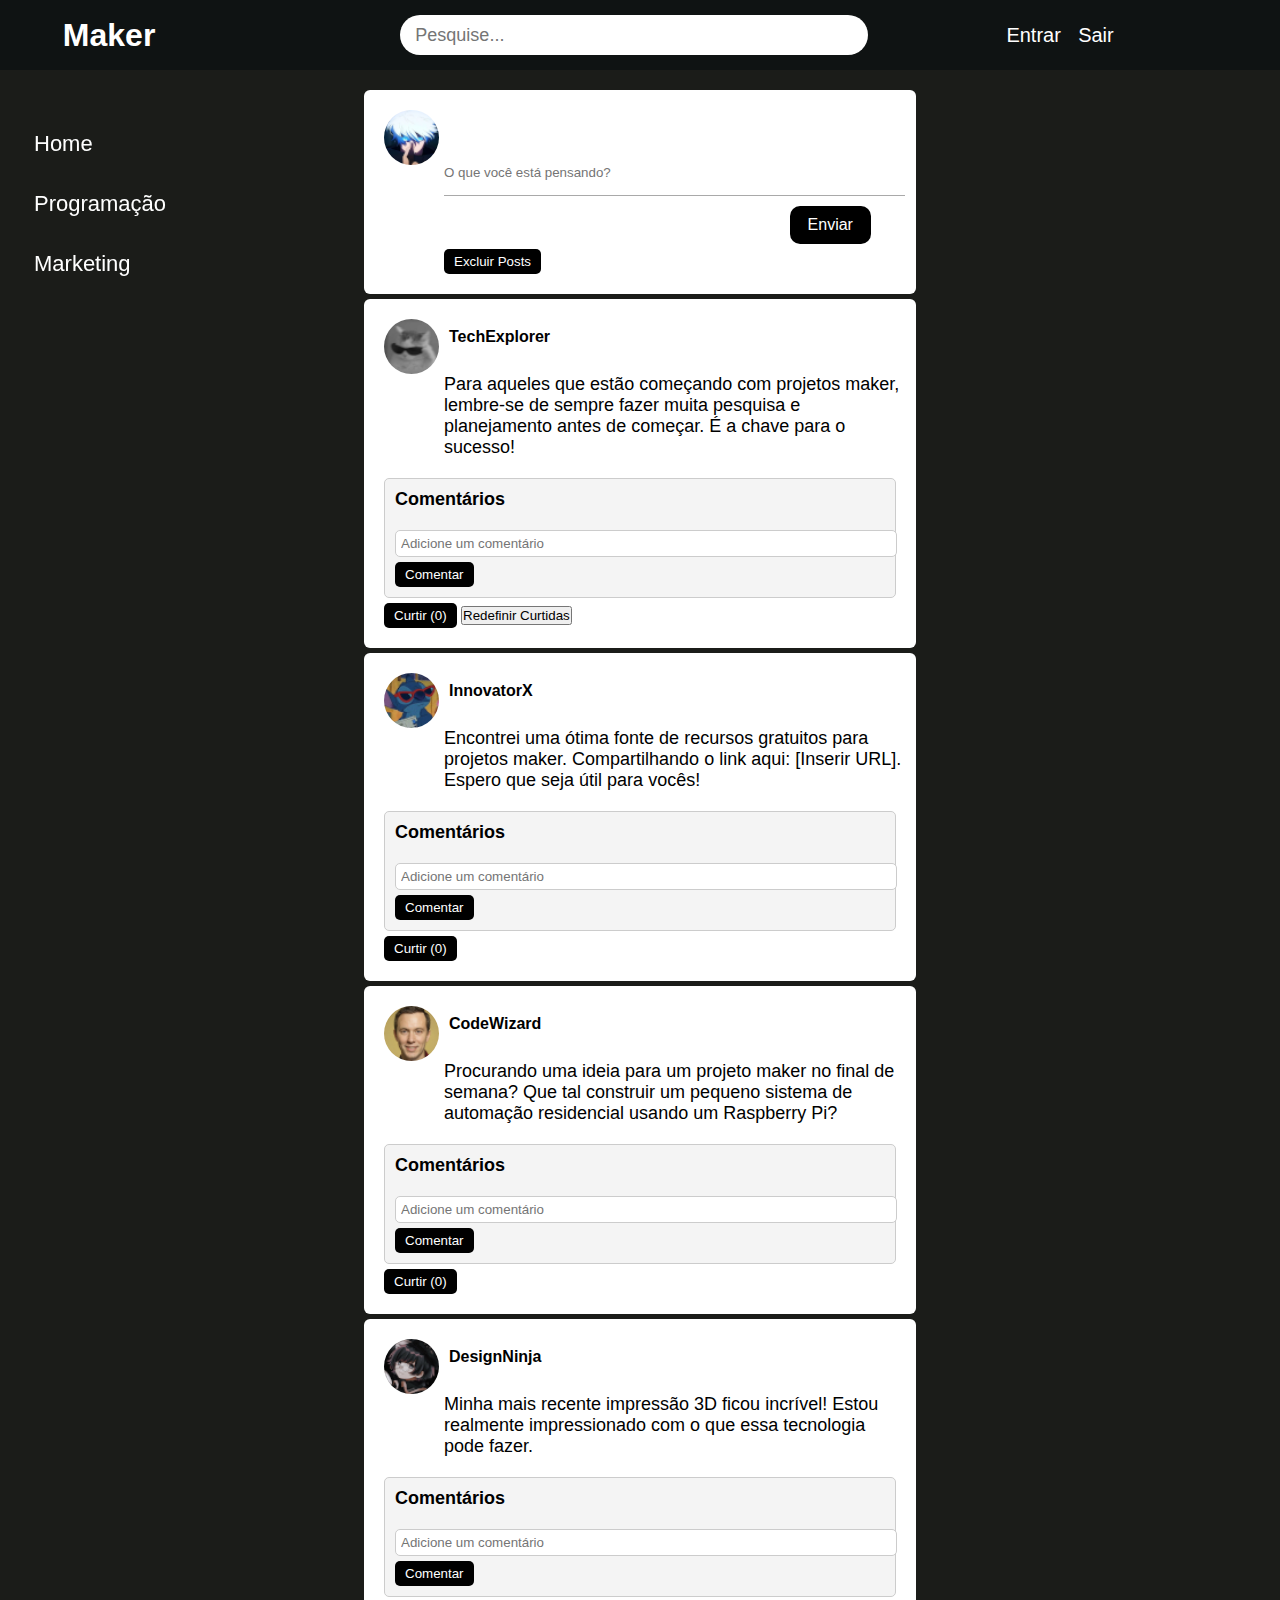
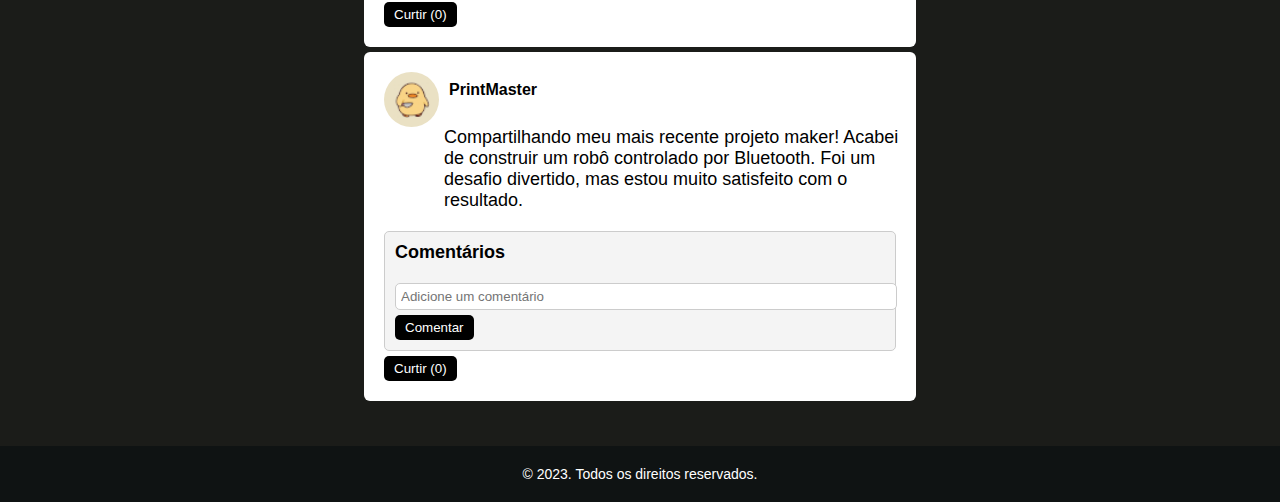
==== commit ca8a116f: "alterações" ====
--- a/index.html
+++ b/index.html
@@ -7,6 +7,7 @@
     <link rel="stylesheet" href="css/mediaquery.css" media="screen">
     <link rel="stylesheet" href="https://cdnjs.cloudflare.com/ajax/libs/font-awesome/6.4.2/css/all.min.css" integrity="sha512-z3gLpd7yknf1YoNbCzqRKc4qyor8gaKU1qmn+CShxbuBusANI9QpRohGBreCFkKxLhei6S9CQXFEbbKuqLg0DA==" crossorigin="anonymous" referrerpolicy="no-referrer" />
     <link rel="stylesheet" href="https://fonts.googleapis.com/css2?family=Material+Symbols+Outlined:opsz,wght,FILL,GRAD@48,400,0,0" />
+    <link rel="shortcut icon" href="imagens/favicon-32x32.png" type="image/x-icon">
     <title>Maker</title>
 </head>
 <body>
@@ -26,11 +27,11 @@
             <ul>
                 <li>
                     <i class="fa-solid fa-user"></i>
-                    <a href="login.html">Entrar</a>
+                    <a href="login.html" id="user-link">Entrar</a>
                 </li>
                 <li>
                     <i class="fa-solid fa-arrow-right-from-bracket"></i>
-                    <a href="#">Sair</a>
+                    <a href="#" >Sair</a>
                 </li>
             </ul>
         </div>
@@ -90,7 +91,7 @@
 
                 <div class="add-links">
                     <input type="button" value="Enviar"onclick="addPost()">
-                    <button id="clear-posts-button">Limpar Todas as Postagens</button>
+                    <button id="clear-posts-button">Excluir Posts</button>
 
                 </div>
 
@@ -224,7 +225,6 @@
         </div>
     </footer>
     <script src="js/script.js"></script>
-    <script src="js/valida.js"></script>
     <script src="js/cadastrar.js"></script>
     
 </body>
--- a/css/style.css
+++ b/css/style.css
@@ -453,3 +453,18 @@
     font-size:18px;
 }
 
+.hidden {
+    display: none;
+}
+
+
+#clear-posts-button{
+    margin-top: 5px;
+    padding: 5px 10px;
+    background-color: #000;
+    color: #fff;
+    border: none;
+    border-radius: 5px;
+    cursor: pointer;
+
+}--- a/css/mediaquery.css
+++ b/css/mediaquery.css
@@ -20,13 +20,18 @@
     }
 
     ul li a{
-        display: none;      
+        font-size: 13px;     
     }
 
-    .main{
-        margin-left: 6px;
+    .post{
+        width: 80%;
+        transition: all 0.3s;
     }
 
+    .post-txt{
+        padding-left: 30px;
+        padding-top: 10px;
+    }
     .add-links input[type="button"]{
         transition: all 0.3s;
 
@@ -34,8 +39,9 @@
 
     }
     .post-txt p{
-        font-size:14px;
+        font-size:16px;
         transition: all 0.2s;
+        
     }
 }
 
@@ -55,6 +61,10 @@
         visibility: hidden;
     }
 
+    .post{
+        width: 60%;
+        transition: all 0.3s;
+    }
     .main{
         transition: margin 0.4s;
         margin-left: 78px;
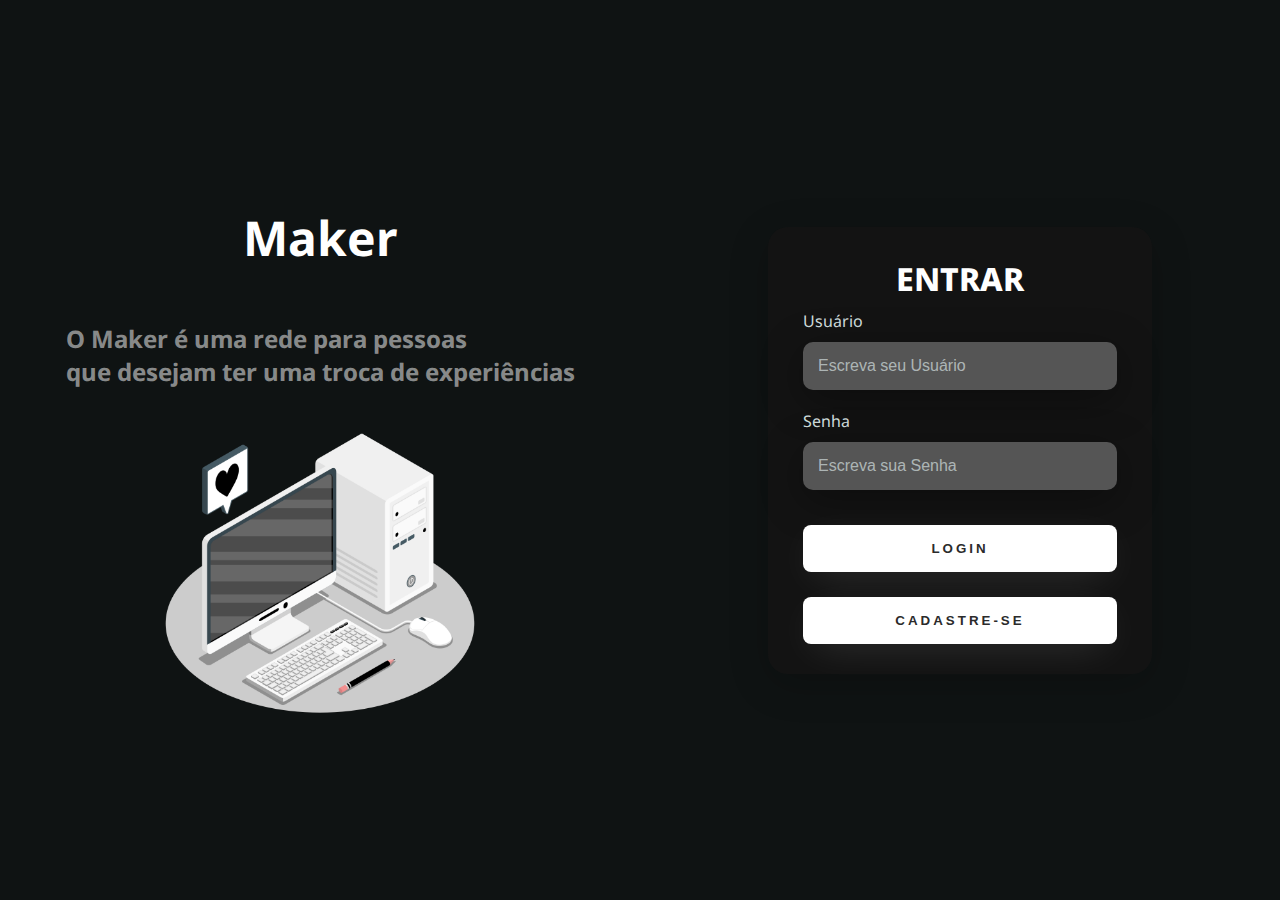
==== commit 8f713a82: "mudanças no index" ====
--- a/index.html
+++ b/index.html
@@ -3,229 +3,40 @@
 <head>
     <meta charset="UTF-8">
     <meta name="viewport" content="width=device-width, initial-scale=1.0">
-    <link rel="stylesheet" href="css/style.css">
-    <link rel="stylesheet" href="css/mediaquery.css" media="screen">
-    <link rel="stylesheet" href="https://cdnjs.cloudflare.com/ajax/libs/font-awesome/6.4.2/css/all.min.css" integrity="sha512-z3gLpd7yknf1YoNbCzqRKc4qyor8gaKU1qmn+CShxbuBusANI9QpRohGBreCFkKxLhei6S9CQXFEbbKuqLg0DA==" crossorigin="anonymous" referrerpolicy="no-referrer" />
-    <link rel="stylesheet" href="https://fonts.googleapis.com/css2?family=Material+Symbols+Outlined:opsz,wght,FILL,GRAD@48,400,0,0" />
+    <title>Maker Login</title>
+    <link rel="stylesheet" href="css/login.css">
     <link rel="shortcut icon" href="imagens/favicon-32x32.png" type="image/x-icon">
-    <title>Maker</title>
 </head>
 <body>
-    <!-- Cabeçalho do site -->
-    <header>
-        <!-- Logo do site -->
-        <div class="logo">
-            <i class="fa-solid fa-laptop-code"></i>
+    <div class="main-login">
+        <div class="left-login">
             <h1>Maker</h1>
+            <h2>O Maker é uma rede para pessoas <br> que desejam ter uma troca de experiências</h2>
+            <img src="imagens/desktop computer-amico.png" class="left-login-image" alt="wallpaper maker">
         </div>
-        <!-- Barra de pesquisa e âncoras de login/sair -->
-        <div class="navbar">
-            <div class="busca">
-                <input type="text" name="" id="search-input" placeholder="Pesquise..." >
-                <i id="buscaIcon" class="fas fa-search" onclick="searchPosts()"></i>
-            </div>
-            <ul>
-                <li>
-                    <i class="fa-solid fa-user"></i>
-                    <a href="login.html" id="user-link">Entrar</a>
-                </li>
-                <li>
-                    <i class="fa-solid fa-arrow-right-from-bracket"></i>
-                    <a href="#" >Sair</a>
-                </li>
-            </ul>
-        </div>
-    </header>
-    <!-- Barra de navegação lateral -->
-    <aside class="sidebar">
-        <nav>
-            <a href="index.html">
-                <span>
-                    <i class="fa-solid fa-house"></i>
-                    <span>Home</span>
-                </span>
-            </a>
-            <a href="programacao.html">
-                <span>
-                    <i class="fa-solid fa-terminal"></i>
-                    <span>Programação</span>
-                </span>
-            </a>
-            <a href="marketing.html">
-                <span>
-                    <i class="fa-solid fa-bullhorn"></i>
-                    <span>Marketing</span>
-                </span>
-            </a>
-        </nav>
-    </aside>
-    <!-- Botão do menu para dispositivos móveis -->
-    <button class="button-mobile" onclick="toggleMenu()">
-        <i class="material-symbols-outlined">menu</i>
-        <span>Menu</span>
-    </button>
-    <!-- Menu de navegação para dispositivos móveis -->
-    <nav class="menu-mobile" id="menu-mobile">
-        <button class="button-close" onclick="toggleMenu()">
-            <span>
-                <i class="material-symbols-outlined">close</i>
-            </span>
-        </button>
-        <a href="#"><i class="fa-solid fa-house"></i><span>&nbsp;Home</span></a>
-        <a href="programacao.html"><i class="fa-solid fa-terminal"></i><span>&nbsp;Programação</span></a>
-        <a href="marketing.html"><i class="fa-solid fa-bullhorn"></i><span>&nbsp;Marketing</span></a>
-    </nav>
-    <!-- Conteúdo principal -->
-    <main>
-        <div class="post">
-            <!-- Foto do usuário -->
-            <div class="user-profile">
-
-                <img id="imagem-perfil" src="imagens/Gojo-Satoru.jpg" alt="">
+        <div class="right-login">
+            <div class="card-login">
+                <h1>ENTRAR</h1>
+                <!-- <h2>Ao continuar, você concorda com as nossas diretrizes e nossas <a href="#">Políticas de Privacidade</a></h2>-->
+                <div class="textfield">
+                    <label for="loginUsuario">Usuário</label>
+                    <input type="text" id="loginUsuario" name="loginUsuario" placeholder="Escreva seu Usuário">
+                </div>
+                <div class="textfield">
+                    <label for="loginSenha">Senha</label>
+                    <i class="fa fa-eye" aria-hidden="true"></i>
+                    <input type="password" id="loginSenha" name="loginSenha" placeholder="Escreva sua Senha">
+                </div>
+                <button class="btn-login" id="btn-login" type="button" onclick="fazerLogin()">Login</button>
+                <div id="msg-LoginError" class="error-message"></div>
+                <button class="btn-cadastrar"><a href="cadastro.html">Cadastre-se</a></button>
+                
                 
             </div>
-            <!-- Caixa de texto para post -->
-            <div class="post-txt">
-
-                <textarea id="post-textarea" rows="2" placeholder="O que você está pensando?"></textarea>
-
-                <div class="add-links">
-                    <input type="button" value="Enviar"onclick="addPost()">
-                    <button id="clear-posts-button">Excluir Posts</button>
-
-                </div>
-
-            </div>
         </div>
-
-        <div id="post-container"></div>
-      
-        <!-- Posts aleatorios de Exemplo-->
-        <div class="post example-post" data-post-id="1">
-            <div class="user-profile">
-               
-                <img id="imagem-perfil" src="imagens/gato.jpg" alt="Nome do Usuário 1"> <p>TechExplorer</p>
-            </div>
-            <div class="post-txt">
-                <p>Para aqueles que estão começando com projetos maker, lembre-se de sempre fazer muita pesquisa e planejamento antes de começar. É a chave para o sucesso! </p>
-            </div>
-            
-            <!-- Seção de Comentários -->
-            <div class="comments">
-                <h2>Comentários</h2>
-                <div class="comment-list" ></div>
-                <div class="comment-input">
-                    <input type="text" placeholder="Adicione um comentário">
-                    <button onclick="addCommentExample(this)">Comentar</button>
-                </div>
-            </div>
-            
-            <!-- Botão de Curtir (sem contagem) -->
-            <button class="like-button" data-likes="0" data-liked="false" data-post-id="1" onclick="likePostExample(this, 1)">Curtir (0)</button>
-            <button id="reset-likes-button" onclick="resetLikes()">Redefinir Curtidas</button>
-
-
-        </div>
-        <div class="post example-post" data-post-id="2">
-            <div class="user-profile">
-                <img id="imagem-perfil" src="imagens/lilo.jpg" alt="Nome do Usuário 1">
-                <p>InnovatorX</p>
-            </div>
-            <div class="post-txt">
-                <p>Encontrei uma ótima fonte de recursos gratuitos para projetos maker. Compartilhando o link aqui: [Inserir URL]. Espero que seja útil para vocês! </p>
-            </div>
-            
-            <!-- Seção de Comentários -->
-            <div class="comments">
-                <h2>Comentários</h2>
-                <div class="comment-list" ></div>
-                <div class="comment-input">
-                    <input type="text" placeholder="Adicione um comentário">
-                    <button onclick="addCommentExample(this)">Comentar</button>
-                </div>
-            </div>
-            
-            <!-- Botão de Curtir (sem contagem) -->
-            <button class="like-button" data-likes="0" data-liked="false" data-post-id="1" onclick="likePostExample(this, 2)">Curtir (0 curtidas)</button>
-            
-        </div>
-        <div class="post example-post" data-post-id="3">
-            <div class="user-profile">
-                <img id="imagem-perfil" src="imagens/fotografia-para-perfil2.jpg" alt="Nome do Usuário 1" >
-                <p>CodeWizard</p>
-            </div>
-            <div class="post-txt">
-                <p>Procurando uma ideia para um projeto maker no final de semana? Que tal construir um pequeno sistema de automação residencial usando um Raspberry Pi? </p>
-            </div>
-            
-            <!-- Seção de Comentários -->
-            <div class="comments">
-                <h2>Comentários</h2>
-                <div class="comment-list" ></div>
-                <div class="comment-input">
-                    <input type="text" placeholder="Adicione um comentário">
-                    <button onclick="addCommentExample(this)">Comentar</button>
-                </div>
-            </div>
-            
-            <!-- Botão de Curtir (sem contagem) -->
-            <button class="like-button" data-likes="0" data-liked="false" data-post-id="1" onclick="likePostExample(this, 3)">Curtir (0 curtidas)</button>
-            
-        </div>
-        <div class="post example-post" data-post-id="4">
-            <div class="user-profile">
-                <img id="imagem-perfil" src="imagens/anime1.jpeg" alt="Nome do Usuário 1">
-                <p>DesignNinja</p>
-            </div>
-            <div class="post-txt">
-                <p>Minha mais recente impressão 3D ficou incrível! Estou realmente impressionado com o que essa tecnologia pode fazer. </p>
-            </div>
-            
-            <!-- Seção de Comentários -->
-            <div class="comments">
-                <h2>Comentários</h2>
-                <div class="comment-list" ></div>
-                <div class="comment-input">
-                    <input type="text" placeholder="Adicione um comentário">
-                    <button onclick="addCommentExample(this)">Comentar</button>
-                </div>
-            </div>
-            
-            <!-- Botão de Curtir (sem contagem) -->
-            <button class="like-button" data-likes="0" data-liked="false" data-post-id="1" onclick="likePostExample(this, 4)">Curtir (0 curtidas)</button>
-           
-        </div>
-        <div class="post example-post" data-post-id="5">
-            <div class="user-profile">
-                <img id="imagem-perfil" src="imagens/pato.jpg" alt="Nome do Usuário 1">
-                <p>PrintMaster</p>
-            </div>
-            <div class="post-txt">
-                <p>Compartilhando meu mais recente projeto maker! Acabei de construir um robô controlado por Bluetooth. Foi um desafio divertido, mas estou muito satisfeito com o resultado. </p>
-            </div>
-            
-            <!-- Seção de Comentários -->
-            <div class="comments">
-                <h2>Comentários</h2>
-                <div class="comment-list" ></div>
-                <div class="comment-input">
-                    <input type="text" placeholder="Adicione um comentário">
-                    <button onclick="addCommentExample(this)">Comentar</button>
-                </div>
-            </div>
-            
-            <!-- Botão de Curtir (sem contagem) -->
-            <button class="like-button" data-likes="0" data-liked="false" data-post-id="1" onclick="likePostExample(this, 5)">Curtir (0 curtidas)</button>
-            
-        </div>
-    </main>
-    <footer>
-        <div class="footer-content">
-            <p>&copy; 2023. Todos os direitos reservados.</p>
-        </div>
-    </footer>
+    </div>
     <script src="js/script.js"></script>
     <script src="js/cadastrar.js"></script>
     
 </body>
-</html>
+</html>--- a/css/login.css
+++ b/css/login.css
@@ -0,0 +1,230 @@
+@import url('https://fonts.googleapis.com/css2?family=Noto+Sans:wght@400;700&family=Roboto+Slab:wght@200;300&display=swap');
+
+body {
+    margin: 0;
+    font-family: 'Noto Sans', sans-serif;
+}
+
+body * {
+    box-sizing: border-box;
+}
+
+.main-login {
+    width: 100vw;
+    height: 100vh;
+    background: #0F1313;
+    display: flex;
+    justify-content: center;
+    align-items: center;
+}
+
+.left-login {
+    width: 50vw;
+    height: 100vh;
+    display: flex;
+    justify-content: center;
+    align-items: center;
+    flex-direction: column;
+}
+
+.left-login > h1{
+    color: white;
+    font-size: 3em;
+}
+
+.left-login > h2{
+    color: rgba(255, 255, 255, 0.521);
+}
+
+.right-login{
+    width: 50vw;
+    height: 100vh;
+    display: flex;
+    justify-content: center;
+    align-items: center;
+}
+
+.card-login {
+    width: 60%;
+    display: flex;
+    justify-content: center;
+    align-items: center;
+    flex-direction: column;
+    padding: 30px 35px;
+    background: #141414f6;
+    border-radius: 20px;
+    box-shadow: 0px 10px 40px #00000031;
+    
+}
+
+.card-login > h1 {
+    color: #fff;
+    font-weight: 800;
+    margin: 0;
+}
+
+/*
+.card-login > h2 {
+    color: white;
+    font-weight: 800;
+    margin: 0;
+}
+*/
+
+.textfield {
+    width: 100%;
+    display: flex;
+    flex-direction: column;
+    align-items: flex-start;
+    justify-content: center;
+    margin: 10px 0px;
+
+}
+
+.textfield > input {
+    width: 100%;
+    border: none;
+    border-radius: 10px;
+    padding: 15px;
+    background: #555555;
+    color: white;
+    font-size: 12pt;    
+    box-shadow: 0px 10px 40px #00000056;
+    outline: none;
+    box-sizing: border-box;
+}
+
+.textfield > label {
+    color: #f0ffffde;
+    margin-bottom: 10px;
+}
+
+.textfield > input::placeholder{
+    color: #f0ffff94;
+}
+
+.btn-login{
+    width: 100%;
+    padding: 16px 0px;
+    margin: 25px;
+    border: none;
+    border-radius: 8px;
+    outline: none;
+    text-transform: uppercase;
+    font-weight: 800;
+    letter-spacing: 3px;
+    color: rgb(43, 43, 43);
+    background: #fff;
+    cursor: pointer;
+    box-shadow: 0px 10px 40px -12px #ffffff2c;
+
+}
+
+.btn-cadastrar {
+    width: 100%;
+    padding: 16px 0px;
+    margin: 0;
+    border: none;
+    border-radius: 8px;
+    outline: none;
+    text-transform: uppercase;
+    font-weight: 800;
+    letter-spacing: 3px;
+    color: rgb(43, 43, 43);
+    background: #fff;
+    cursor: pointer;
+    box-shadow: 0px 10px 40px -12px #ffffff2c;
+}
+
+.btn-cadastrar  a{
+    text-decoration: none;
+    color: rgb(43, 43, 43);
+
+}
+
+.left-login-image {
+    width: 50%;
+    border: none;
+    display: flex;
+    align-items: center;
+    justify-content: center;
+    
+}
+
+@media only screen and (max-width: 950px) {
+    .card-login{
+        width: 85%;
+    }
+
+}
+
+
+@media only screen and (max-width: 600px) {
+    .main-login{
+        flex-direction: column;
+
+    }
+    .left-login > h1 {
+        display: none;
+    }
+
+    .left-login > h2 {
+        display: none;
+    }
+
+    .left-login{
+        width: 100%;
+        height: auto;
+    }
+
+    .right-login{
+        width: 100%;
+        height: auto;
+    }
+
+    .card-login{
+        width: 90%;
+
+    }
+}
+
+
+#msg-Error {
+    text-align: center;
+    color: #ff0000;
+    background-color: #ffbbbb;
+    padding: 5px;
+    border-radius: 4px;
+    width: 100%;
+    display: none;
+    
+    
+}
+
+#msg-Sucess {
+    text-align: center;
+    color: #00bb00;
+    background-color: #1b1d1b;
+    padding: 5px;
+    border-radius: 4px;
+    width: 100%;
+    display: none;
+    
+
+}
+
+#btn-cadastrando{
+    width: 100%;
+    padding: 16px 0px;
+    margin: 20px;
+    border: none;
+    border-radius: 8px;
+    outline: none;
+    text-transform: uppercase;
+    font-weight: 800;
+    letter-spacing: 3px;
+    color: rgb(43, 43, 43);
+    background: #fff;
+    cursor: pointer;
+    box-shadow: 0px 10px 40px -12px #ffffff2c;
+}
